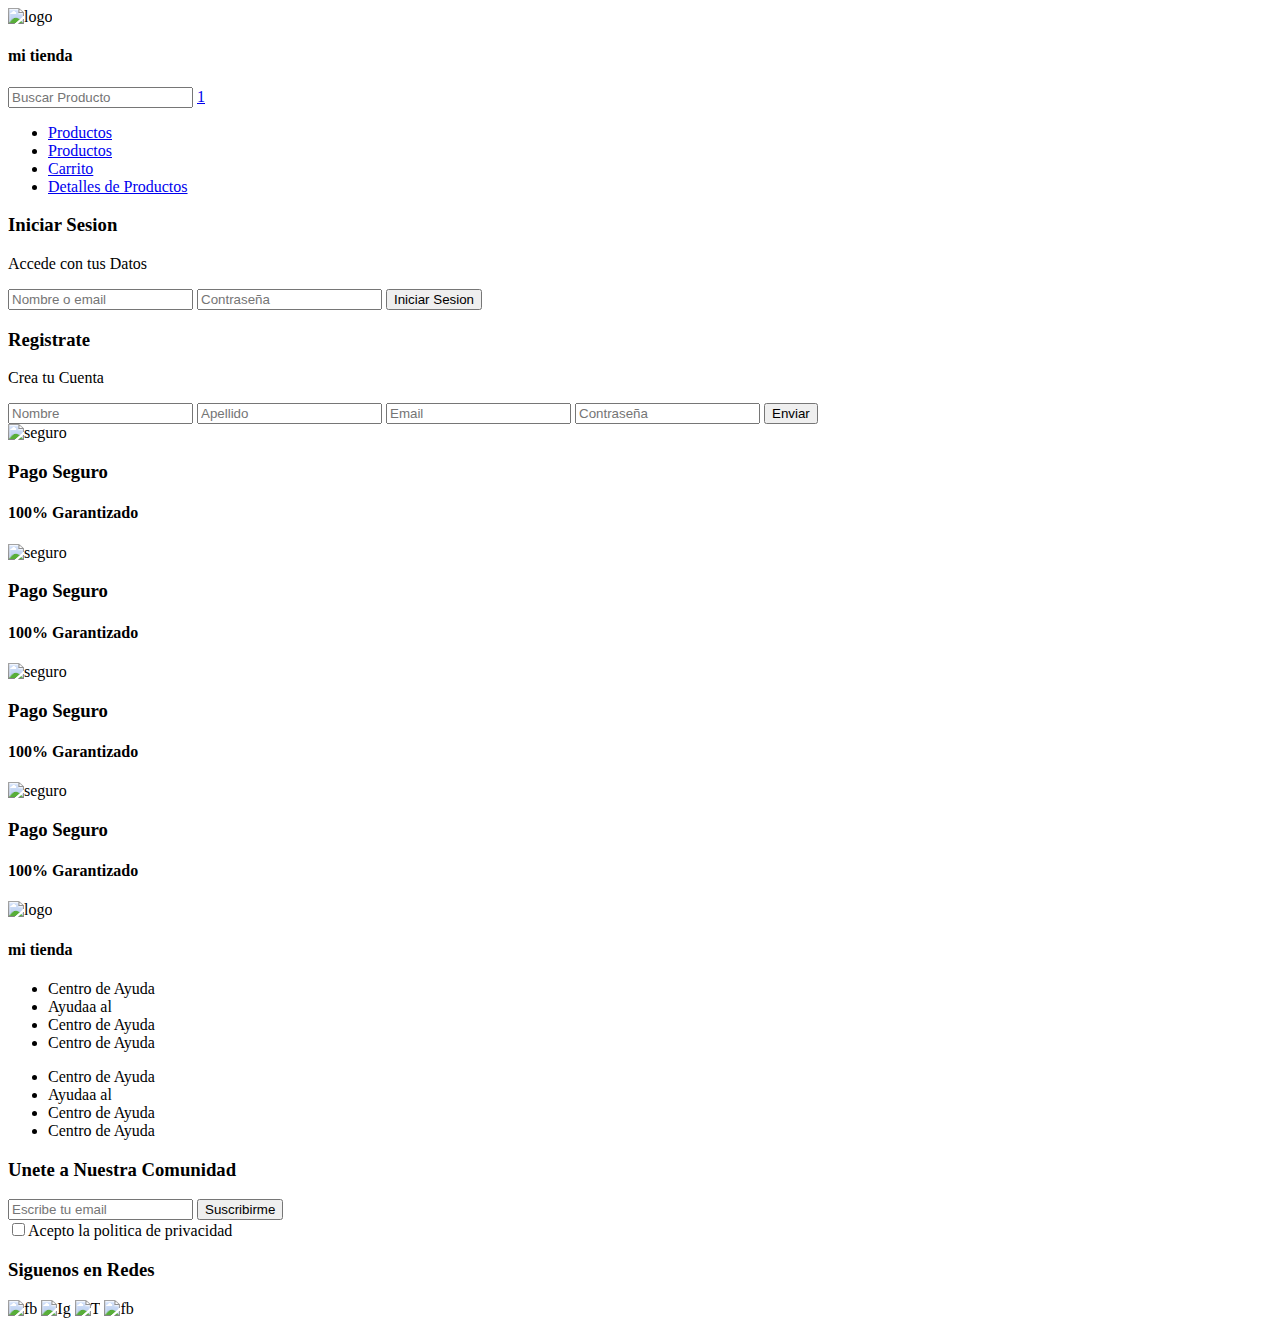
==== html/index.html @ 19b3b926 "2" ====
<!DOCTYPE html>
<html lang="en">
<head>
    <meta charset="UTF-8">
    <meta http-equiv="X-UA-Compatible" content="IE=edge">
    <meta name="viewport" content="width=device-width, initial-scale=1.0">
    <title>Ecomerce</title>
</head>
<body>
    <header>
        <img src="." alt="logo" width="50px" height="auto"/>
        <h4>mi tienda</h4>
        <input type="search" name="buscador" placeholder="Buscar Producto"/>
        <a href="carrito.html" name="carrito"><span>1</span></a>
    </header>
    <nav>
        <ul>
            <li><a href="index.html">Productos</a></li>
            <li><a href="productos.html">Productos</a></li>
            <li><a href="carrito.html">Carrito</a></li>
            <li><a href="detallesproductos.html">Detalles de Productos</a></li>


        </ul>
    </nav>
    <main>
        <div>
            <h3>Iniciar Sesion</h3>
            <p>Accede con tus Datos</p>
            <form>
                <input type="email" name="name" placeholder="Nombre o email"/>
                <input type="password" name="contraseña" placeholder="Contraseña"/>
                <button type="submit" name="enviar" value="enviar">Iniciar Sesion</button>
                
            </form>
        </div>
        <div>
            <h3>Registrate</h3>
            <p>Crea tu Cuenta</p>
            <form>
                <input type="text" name="name" placeholder="Nombre"/>
                <input type="text" name="apellido" placeholder="Apellido"/>
                <input type="email" name="email" placeholder="Email"/>
                <input type="password" name="contraseña" placeholder="Contraseña"/>
                <button type="submit" name="enviar" value="enviar"> Enviar</button>
                
            </form>
        </div>
    </main>
    <section>
        <div>
            <img src="." alt="seguro" width="50px" height="auto">
            <div>
                <h3>Pago Seguro</h3>
                <h4>100% Garantizado</h4>
            </div>
        </div>
        <div>
            <img src="." alt="seguro" width="50px" height="auto">
            <div>
                <h3>Pago Seguro</h3>
                <h4>100% Garantizado</h4>
            </div>
        </div>
        <div>
            <img src="." alt="seguro" width="50px" height="auto">
            <div>
                <h3>Pago Seguro</h3>
                <h4>100% Garantizado</h4>
            </div>
        </div>
        <div>
            <img src="." alt="seguro" width="50px" height="auto">
            <div>
                <h3>Pago Seguro</h3>
                <h4>100% Garantizado</h4>
            </div>
        </div>

    </section>
    <footer>
        <div>
            <img src="." alt="logo" width="50px" height="auto"/>
        <h4>mi tienda</h4>
        
        <div>
            <ul>
                <li> Centro de Ayuda</li>
                <li> Ayudaa al </li>
                <li> Centro de Ayuda</li>
                <li> Centro de Ayuda</li>
            </ul>
        </div>
            
        <div>
            <ul>
                <li> Centro de Ayuda</li>
                <li> Ayudaa al </li>
                <li> Centro de Ayuda</li>
                <li> Centro de Ayuda</li>
            </ul>
        </div>
            
        </div>
        <div>
            <h3>Unete a Nuestra Comunidad</h3>
            <form>
                <input type="email" name="email" placeholder="Escribe tu email"/>
                <button type="submit" name="enviar" value="enviar"> Suscribirme</button>
            </form>
            <label for="politica">
            <input type="checkbox" name="politica" id="politica"/>Acepto la politica de privacidad
        </label>

        <h3>Siguenos en Redes</h3>
        <img src="." alt="fb" width="50px" height="50px"/>
        <img src="." alt="Ig" width="50px" height="50px"/>
        <img src="." alt="T" width="50px" height="50px"/>
        <img src="." alt="fb" width="50px" height="50px"/>
        </div>
      
    </footer>
    
</body>
</html>
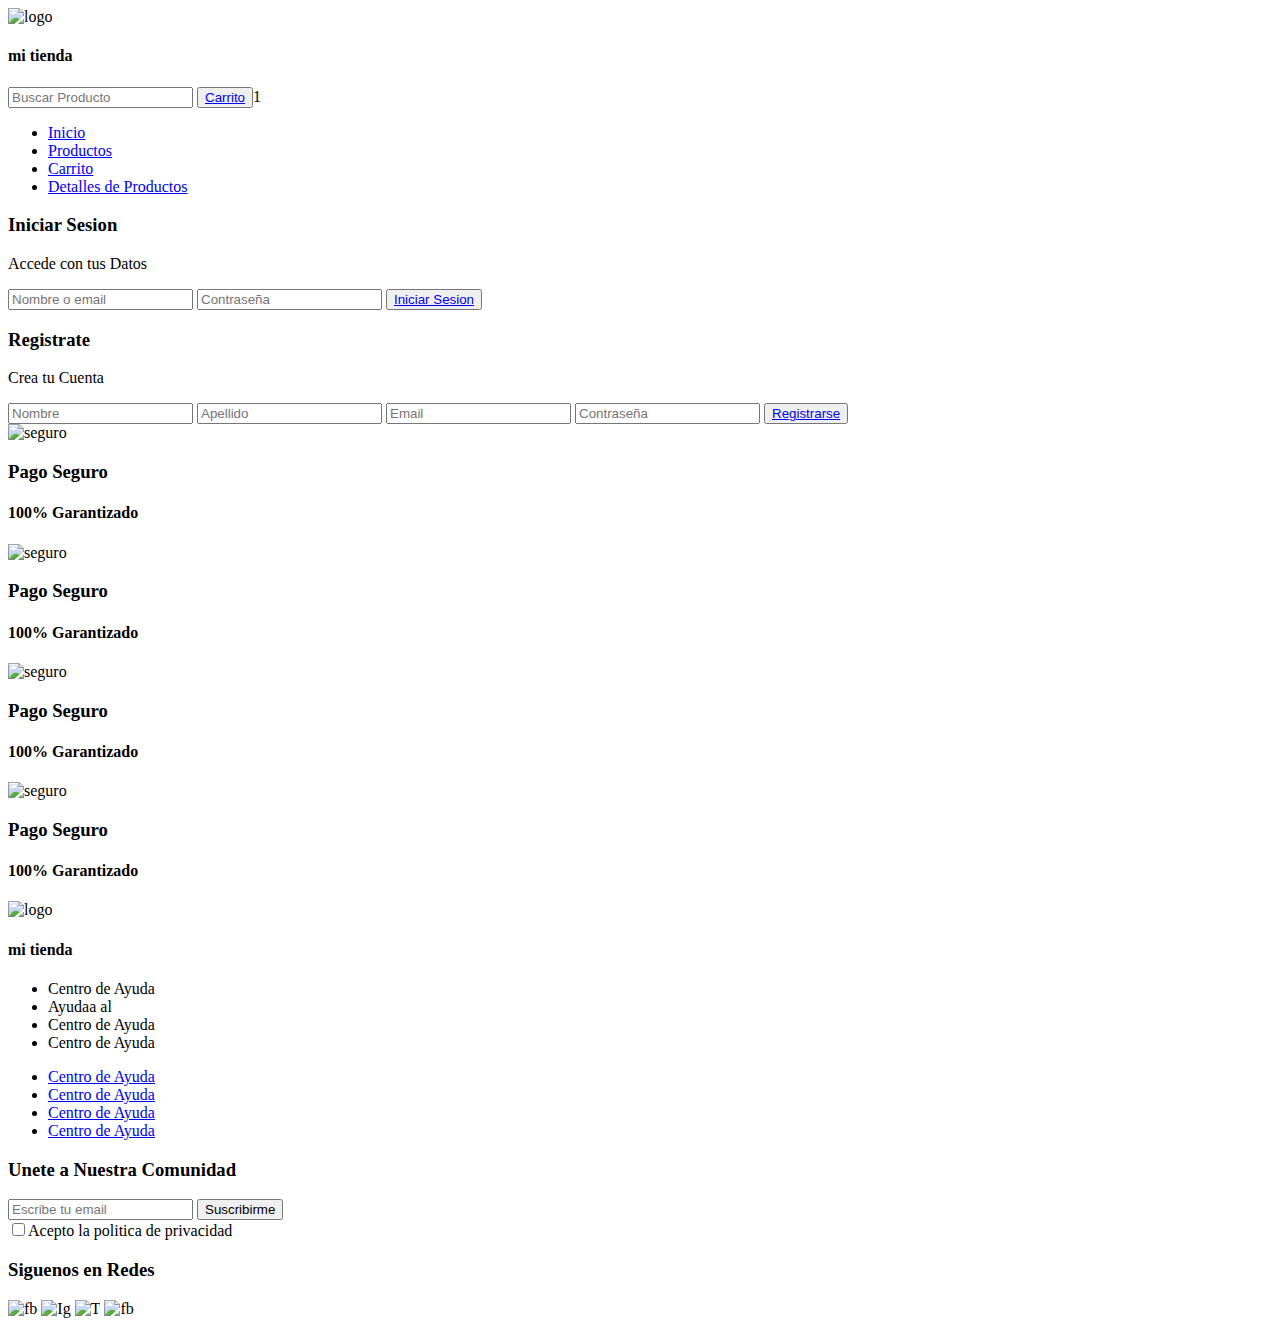
==== commit 8dec7e26: "cambios jueves30" ====
--- a/html/index.html
+++ b/html/index.html
@@ -4,18 +4,18 @@
     <meta charset="UTF-8">
     <meta http-equiv="X-UA-Compatible" content="IE=edge">
     <meta name="viewport" content="width=device-width, initial-scale=1.0">
-    <title>Ecomerce</title>
+    <title>Inicio</title>
 </head>
 <body>
     <header>
         <img src="." alt="logo" width="50px" height="auto"/>
         <h4>mi tienda</h4>
         <input type="search" name="buscador" placeholder="Buscar Producto"/>
-        <a href="carrito.html" name="carrito"><span>1</span></a>
+        <button type="submit" name="enviar"><a href="carrito.html" name="carrito">Carrito</a></button><span>1</span>
     </header>
     <nav>
         <ul>
-            <li><a href="index.html">Productos</a></li>
+            <li><a href="index.html">Inicio</a></li>
             <li><a href="productos.html">Productos</a></li>
             <li><a href="carrito.html">Carrito</a></li>
             <li><a href="detallesproductos.html">Detalles de Productos</a></li>
@@ -30,7 +30,7 @@
             <form>
                 <input type="email" name="name" placeholder="Nombre o email"/>
                 <input type="password" name="contraseña" placeholder="Contraseña"/>
-                <button type="submit" name="enviar" value="enviar">Iniciar Sesion</button>
+                <button type="submit" name="enviar"><a href="productos.html" name="productos">Iniciar Sesion</a></button>
                 
             </form>
         </div>
@@ -42,7 +42,7 @@
                 <input type="text" name="apellido" placeholder="Apellido"/>
                 <input type="email" name="email" placeholder="Email"/>
                 <input type="password" name="contraseña" placeholder="Contraseña"/>
-                <button type="submit" name="enviar" value="enviar"> Enviar</button>
+                <button type="submit" name="enviar"><a href="productos.html" name="productos">Registrarse</a></button>
                 
             </form>
         </div>
@@ -94,10 +94,11 @@
             
         <div>
             <ul>
-                <li> Centro de Ayuda</li>
-                <li> Ayudaa al </li>
-                <li> Centro de Ayuda</li>
-                <li> Centro de Ayuda</li>
+                <a href="Politica.html" name="politica"><li> Centro de Ayuda</a></li>
+                <a href="Politica.html" name="politica"><li> Centro de Ayuda</a></li>
+                <a href="Politica.html" name="politica"><li> Centro de Ayuda</a></li>
+                <a href="Politica.html" name="politica"><li> Centro de Ayuda</a></li>
+                
             </ul>
         </div>
             
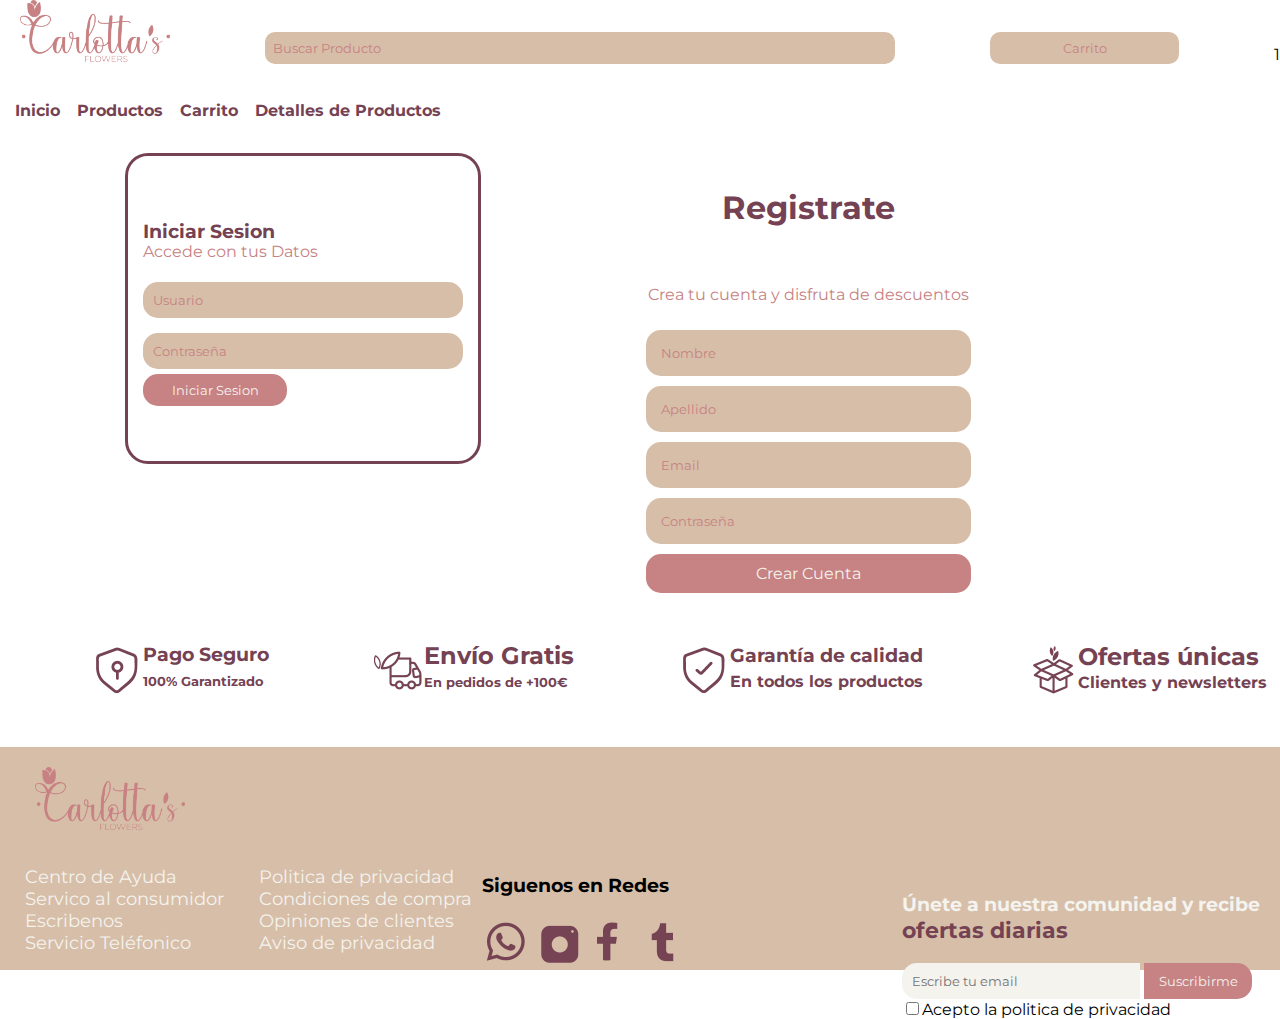
==== commit 828be10f: "avance en pag index" ====
--- a/html/index.html
+++ b/html/index.html
@@ -4,123 +4,133 @@
     <meta charset="UTF-8">
     <meta http-equiv="X-UA-Compatible" content="IE=edge">
     <meta name="viewport" content="width=device-width, initial-scale=1.0">
-    <title>Inicio</title>
+    <title>Carllotas flower</title>
+    <link rel="stylesheet" href="../css/index.css">
 </head>
-<body>
-    <header>
-        <img src="." alt="logo" width="50px" height="auto"/>
-        <h4>mi tienda</h4>
-        <input type="search" name="buscador" placeholder="Buscar Producto"/>
-        <button type="submit" name="enviar"><a href="carrito.html" name="carrito">Carrito</a></button><span>1</span>
+<body class="body">
+    <header class="header">
+        <img class="logotipo" src="../asses/images/Logoipopng.png" alt="logo" width="50px" height="auto"/>
+        <!--<h4>mi tienda</h4>-->
+        <input class="principal-btn" type="search" name="buscador" placeholder="Buscar Producto"/>
+        <button class="car-btn" type="submit" name="enviar"><a href="carrito.html"><span>Carrito</span></a></button><span>1</span>
     </header>
-    <nav>
-        <ul>
-            <li><a href="index.html">Inicio</a></li>
-            <li><a href="productos.html">Productos</a></li>
-            <li><a href="carrito.html">Carrito</a></li>
-            <li><a href="detallesproductos.html">Detalles de Productos</a></li>
+    <nav class="container">
+        <div class="nav">
+         
+            <h4><a href="index.html"><span>Inicio</span></a></h4>
+            <h4><a href="productos.html"><span>Productos</span></a></h4>
+            <h4><a href="carrito.html"><span>Carrito</span></a></h4>
+            <h4><a href="detallesproductos.html"><span>Detalles de Productos</span></a></h4>
+        </div>
 
-
-        </ul>
+        
     </nav>
     <main>
         <div>
-            <h3>Iniciar Sesion</h3>
-            <p>Accede con tus Datos</p>
-            <form>
-                <input type="email" name="name" placeholder="Nombre o email"/>
+           
+            <form  class="sesion" action="productos.html" method="get">
+                <h3><span>Iniciar Sesion</span></h3>
+                <p><span>Accede con tus Datos</span></p>
+                <input type="email" name="name" placeholder="Usuario"/>
                 <input type="password" name="contraseña" placeholder="Contraseña"/>
-                <button type="submit" name="enviar"><a href="productos.html" name="productos">Iniciar Sesion</a></button>
+                <button class="btn" type="submit" name="enviar"><a href="productos.html" name="productos"><span>Iniciar Sesion</span></a></button>
                 
             </form>
         </div>
         <div>
+            <form class="registro" action= "productos.html" method="get">
             <h3>Registrate</h3>
-            <p>Crea tu Cuenta</p>
-            <form>
+            <p>Crea tu cuenta y disfruta de descuentos</p>
                 <input type="text" name="name" placeholder="Nombre"/>
                 <input type="text" name="apellido" placeholder="Apellido"/>
                 <input type="email" name="email" placeholder="Email"/>
                 <input type="password" name="contraseña" placeholder="Contraseña"/>
-                <button type="submit" name="enviar"><a href="productos.html" name="productos">Registrarse</a></button>
+                <button type="submit" name="enviar"><a href="productos.html" name="productos"><span>Crear Cuenta</span></a></button>
+                
                 
             </form>
         </div>
     </main>
-    <section>
-        <div>
-            <img src="." alt="seguro" width="50px" height="auto">
+    <section class="metodos">
+        <div class="seguro">
+            <img src="../asses/icons/pagoseguro.png" alt="seguro" width="50px" height="auto">
             <div>
                 <h3>Pago Seguro</h3>
-                <h4>100% Garantizado</h4>
+                <h5>100% Garantizado</h5>
             </div>
         </div>
-        <div>
-            <img src="." alt="seguro" width="50px" height="auto">
+        <div class="envio">
+            <img src="../asses/icons/envio.png" alt="envio" width="50px" height="auto">
             <div>
-                <h3>Pago Seguro</h3>
-                <h4>100% Garantizado</h4>
+                <h2>Envío Gratis</h2>
+                <h5>En pedidos de +100€</h5>
             </div>
         </div>
-        <div>
-            <img src="." alt="seguro" width="50px" height="auto">
+        <div class="garantia">
+            <img src="../asses/icons/garantia.png" alt="garantia" width="50px" height="auto">
             <div>
-                <h3>Pago Seguro</h3>
-                <h4>100% Garantizado</h4>
+                <h3>Garantía de calidad</h3>
+                <h4>En todos los productos</h4>
             </div>
         </div>
-        <div>
-            <img src="." alt="seguro" width="50px" height="auto">
+        <div class="ofertas">
+            <img src="../asses/icons/ofertas.png" alt="ofertas" width="50px" height="auto">
             <div>
-                <h3>Pago Seguro</h3>
-                <h4>100% Garantizado</h4>
+                <h2>Ofertas únicas</h2>
+                <h4>Clientes y newsletters</h4>
             </div>
         </div>
 
     </section>
     <footer>
         <div>
-            <img src="." alt="logo" width="50px" height="auto"/>
-        <h4>mi tienda</h4>
+            <div class="imagen">
+            <img src="../asses/images/Logoipopng.png" alt="logo" width="150px" height="auto"/>
         
-        <div>
-            <ul>
-                <li> Centro de Ayuda</li>
-                <li> Ayudaa al </li>
-                <li> Centro de Ayuda</li>
-                <li> Centro de Ayuda</li>
-            </ul>
+        </div>
+
+        <div class="listas">
+        <div class="lista-1">
+            
+                <span> Centro de Ayuda</span>
+                <span> Servico al consumidor</span>
+                <span> Escribenos</span>
+                <span> Servicio Teléfonico</span>
+            
         </div>
             
-        <div>
-            <ul>
-                <a href="Politica.html" name="politica"><li> Centro de Ayuda</a></li>
-                <a href="Politica.html" name="politica"><li> Centro de Ayuda</a></li>
-                <a href="Politica.html" name="politica"><li> Centro de Ayuda</a></li>
-                <a href="Politica.html" name="politica"><li> Centro de Ayuda</a></li>
+        <div class="lista-2">
+            
+                <a href="Politica.html" name="politica"><span> Politica de privacidad</span></a>
+                <a href="Politica.html" name="politica"><span> Condiciones de compra</span></a>
+                <a href="Politica.html" name="politica"><span> Opiniones de clientes</span></a>
+                <a href="Politica.html" name="politica"><span> Aviso de privacidad</span></a>
                 
-            </ul>
+            </div>
         </div>
             
         </div>
         <div>
-            <h3>Unete a Nuestra Comunidad</h3>
-            <form>
+        <div clas="formulario" >
+            <form class="redes" class="" action="" method="get">
+                <h3>Únete a nuestra comunidad y recibe <br/>
+                    <span>ofertas diarias</span></h3>
+                    <div class="new">
                 <input type="email" name="email" placeholder="Escribe tu email"/>
                 <button type="submit" name="enviar" value="enviar"> Suscribirme</button>
-            </form>
+            </div>
             <label for="politica">
             <input type="checkbox" name="politica" id="politica"/>Acepto la politica de privacidad
-        </label>
-
+         </label>
+         </form>
+         </div>
         <h3>Siguenos en Redes</h3>
-        <img src="." alt="fb" width="50px" height="50px"/>
-        <img src="." alt="Ig" width="50px" height="50px"/>
-        <img src="." alt="T" width="50px" height="50px"/>
-        <img src="." alt="fb" width="50px" height="50px"/>
+        <img src="../asses/icons/whatsapp.png" alt="fb" width="50px" height="50px"/>
+        <img src="../asses/icons/insta.png" alt="Ig" width="50px" height="50px"/>
+        <img src="../asses/icons/face.png" alt="T" width="50px" height="50px"/>
+        <img src="../asses/icons/twitter.png" alt="fb" width="50px" height="50px"/>
         </div>
-      
     </footer>
-    
+</div>
 </body>
 </html>--- a/css/index.css
+++ b/css/index.css
@@ -0,0 +1,325 @@
+@import url('https://fonts.googleapis.com/css2?family=Montserrat:wght@300;500&display=swap');
+
+*{
+    font-family: 'Montserrat', sans-serif;
+}
+.body{
+    margin: 0px;
+    padding: 0px;
+    background-color: white;
+}
+.header{
+    padding: none;
+    margin-left: 20px;
+    display: flex;
+    flex-direction: row;
+    justify-content: space-between;
+    align-items: flex-end;
+
+
+}
+
+
+
+.principal-btn{
+    
+    padding: 8px;
+    width: 50%;
+    height: 60%;
+    border:none;
+    border-radius: 10px;
+    background-color: #d7bea8;
+    
+    cursor:pointer;
+    outline: none;
+}
+.principal-btn::placeholder{
+    color:#C78283;
+}
+.principal-btn:hover{
+    opacity: 0.75;
+}
+.car-btn{
+    padding: 8px;
+    background-color: #d7bea8;
+    border:none;
+    border-radius: 10px;
+    width: 15%;
+    height: 15%;
+    cursor: pointer;
+    
+    
+    
+}
+.car-btn span{
+    color:#C78283;
+    text-decoration: none;
+
+}
+.car-btn:hover{
+    opacity: 0.75;
+}
+.logotipo{
+    width: 150px;
+}
+.nav{
+    padding: 15px;
+    display: flex;
+    flex-direction: row;
+    
+}
+.nav span{
+    margin-right: 17px;
+    color: #744253;
+    justify-content: space-between;
+    gap: 20px;
+}
+
+
+.sesion{
+    padding: 15px;
+    margin-left: 10%;
+    width: 25%;
+    display: flex;
+    flex-direction: column;
+    gap: 15px;
+    float:left;
+    outline: 3px solid #744253;
+    border-radius: 20px;
+    
+}
+.sesion h3{
+    color: #744253;
+    position: relative;
+    top:30px;
+}
+.sesion p{
+    color: #C78283;
+    position: relative;
+    top:-20px;
+
+    
+    
+}
+.btn{
+    padding: 8px;
+    width: 45%;
+    background-color: #C78283;
+    border: none;
+    border-radius: 15px; 
+    position: relative;
+    top:-40px;
+    cursor: pointer;
+}
+.sesion input{
+    padding: 10px;
+    border: none;
+    border-radius: 15px;
+    outline: none;
+    background-color: #d7bea8;
+    position: relative;
+    top:-30px;
+   
+}
+.sesion input:hover{
+    outline: 0.5px solid #967d68;
+    box-shadow: 1px 1px 1px 1px #967d68;
+}
+
+.sesion input::placeholder{
+    color:#C78283;
+}
+.btn span{
+    color: #f4f3ee;
+    font-size:small;
+
+}
+.btn:hover{
+    background-color: #744253;
+    
+}
+
+.registro{
+    margin-right: 5%;
+    display: flex;
+    flex-direction: column;
+    align-items:center ;
+    position:relative;
+    right: 3%;
+    
+    gap: 10px;
+  
+}
+    
+.registro input{
+    padding: 15px;
+    width: 40%;
+    border: none;
+    border-radius: 15px;
+    outline: none;
+    background-color: #d7bea8;
+}
+.registro input:hover{
+    outline: 0.5px solid #967d68;
+    box-shadow: 1px 1px 1px 1px #967d68;
+}
+.registro input::placeholder{
+    color: #C78283;
+}
+.registro button{
+    padding: 10px;
+    width: 44%;
+    background-color: #C78283;
+    border: none;
+    border-radius: 15px;
+    cursor: pointer;
+   
+}
+.registro button:hover{
+    background-color: #744253;
+}
+.registro button span{
+    color:#f4f3ee;
+    font-size: larger;
+}
+.registro h3 {
+    
+    color:#744253;
+    font-size: xx-large;
+    
+}
+.registro p{
+    color:#C78283;
+}
+
+section{
+    width: 100%;
+    
+}
+.metodos{
+    
+    padding: 40px;
+    display: flex;
+    flex-direction:row;
+    justify-content: space-around;
+    color: #744253;
+}
+.seguro{
+    display: inline-flex;
+    align-items: center;
+    font-size:smalle;
+    line-height:5px;
+}
+.envio{
+    display: inline-flex;
+    align-items: center;
+    font-size:smalle;
+    line-height:5px;
+}
+
+.garantia{
+    display: inline-flex;
+    align-items: center;
+    font-size:smalle;
+    line-height:5px;
+}
+.ofertas{
+    display: inline-flex;
+    align-items: center;
+    font-size:smalle;
+    line-height:5px;
+}
+footer{
+    background-color: #d7bea8;
+   
+}
+.imagen{
+    margin-left: 15px;
+    padding: 20px;
+
+}
+.lista-1{
+    display: flex;
+    flex-direction: column;
+    padding: 10px;
+    margin-left: 15px;
+    color: #f4f3ee;
+    font-size: large;
+}
+
+.lista-2{
+    display: flex;
+    flex-direction: column;
+    padding: 10px;
+    margin-left: 15px;
+    font-size: large;
+    
+}
+a:link, a:visited, a:active{
+    text-decoration: none;
+}
+.lista-2 span{
+    color:#f4f3ee;
+}
+
+.listas{
+    display: flex;
+    align-items: center;
+    float:left;
+}
+
+.redes h3{
+    color:#f4f3ee;
+    justify-items: center;
+}
+
+.redes h3 span{
+    color: #744253;
+    font-size:larger;
+}
+
+.redes{
+    margin-right: 20px;
+    display: flex;
+    flex-direction: column;
+    justify-content:flex-start;
+    float:right;
+}
+
+.new input{
+    padding: 10px;
+    margin: 0;
+    width: 61%;
+    border:none;
+    border-bottom-left-radius: 15px;
+    border-top-left-radius: 15px;
+    background-color: #f4f3ee;
+}
+.new button{
+    margin: 0;
+    padding: 10px;
+    width: 30%;
+    border:none;
+    border-bottom-right-radius: 15px;
+    border-top-right-radius: 15px;
+    background-color: #C78283;
+    color:#f4f3ee
+}
+.formulario{
+  display: flex;
+  flex-direction: column;
+ 
+  
+}
+
+
+
+    
+
+
+
+    
+
+
+
+
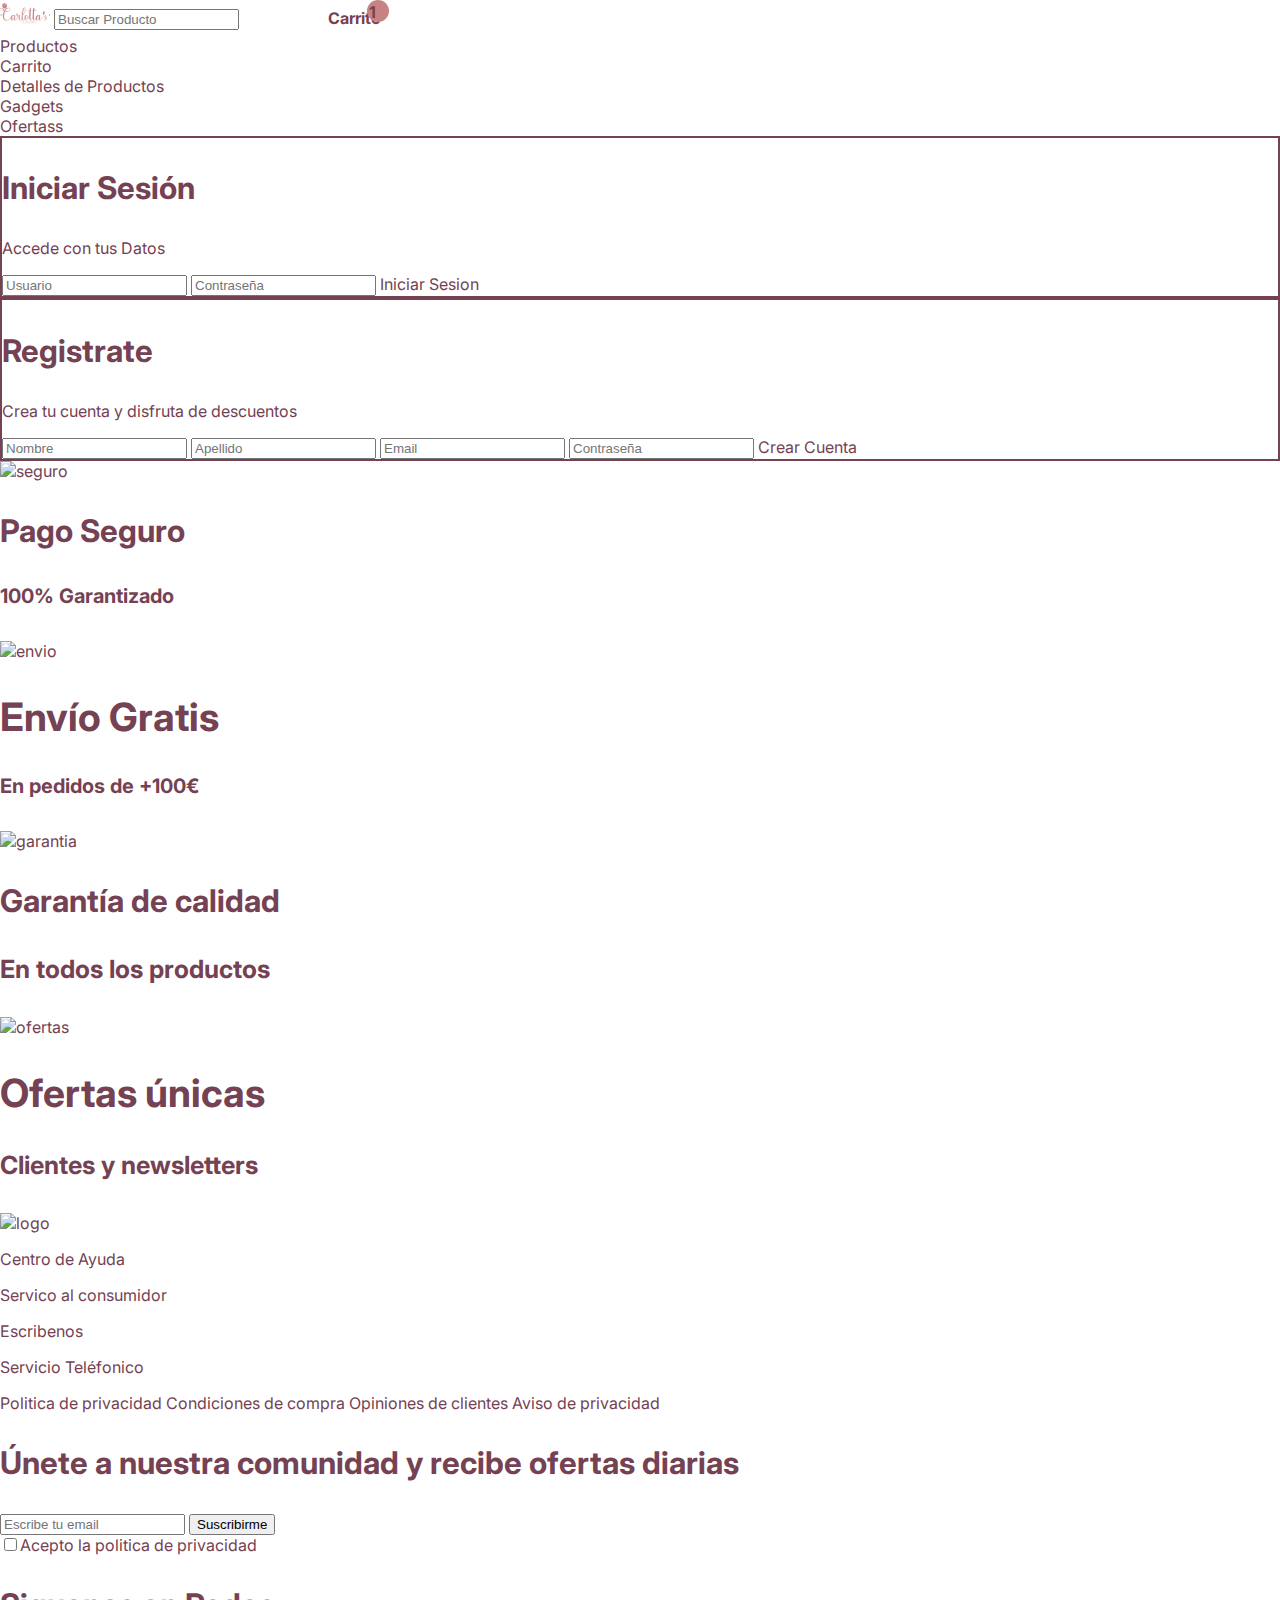
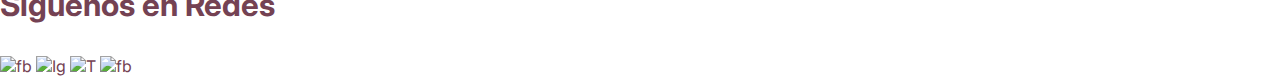
==== commit ad7814b0: "actualizacion de ecommerce" ====
--- a/html/index.html
+++ b/html/index.html
@@ -5,119 +5,92 @@
     <meta http-equiv="X-UA-Compatible" content="IE=edge">
     <meta name="viewport" content="width=device-width, initial-scale=1.0">
     <title>Carllotas flower</title>
-    <link rel="stylesheet" href="../css/index.css">
+    <link rel="stylesheet" href="../css/style.css">
+    <link rel="stylesheet" href="https://cdn.jsdelivr.net/npm/bootstrap-icons@1.10.4/font/bootstrap-icons.css">
+    <link rel="preconnect" href="https://fonts.googleapis.com">
+    <link rel="preconnect" href="https://fonts.gstatic.com" crossorigin>
+    <link href="https://fonts.googleapis.com/css2?family=Inter:wght@400;600&display=swap" rel="stylesheet">
 </head>
-<body class="body">
-    <header class="header">
-        <img class="logotipo" src="../asses/images/Logoipopng.png" alt="logo" width="50px" height="auto"/>
-        <!--<h4>mi tienda</h4>-->
-        <input class="principal-btn" type="search" name="buscador" placeholder="Buscar Producto"/>
-        <button class="car-btn" type="submit" name="enviar"><a href="carrito.html"><span>Carrito</span></a></button><span>1</span>
+<body>
+    <header>
+        <img src="../asses/images/Logoipopng.png" alt="logo" width="50px" height="auto"/>
+        <input type="search" name="buscador" placeholder="Buscar Producto"/>
+        <a class="btn" id="comprar" href="carrito.html"> <span>1</span>Carrito</a>
     </header>
-    <nav class="container">
-        <div class="nav">
-         
-            <h4><a href="index.html"><span>Inicio</span></a></h4>
-            <h4><a href="productos.html"><span>Productos</span></a></h4>
-            <h4><a href="carrito.html"><span>Carrito</span></a></h4>
-            <h4><a href="detallesproductos.html"><span>Detalles de Productos</span></a></h4>
+    <nav>
+        <div>
+         <ul>
+            <li><a href="productos.html">Productos</a></li>
+            <li><a href="carrito.html">Carrito</a></li>
+            <li><a href="detallesproductos.html">Detalles de Productos</a></li>
+            <li><a href="detallesproductos.html">Gadgets</a></li>
+            <li><a href="detallesproductos.html">Ofertass</a></li>
+         </ul>
         </div>
-
-        
     </nav>
     <main>
-        <div>
-           
-            <form  class="sesion" action="productos.html" method="get">
-                <h3><span>Iniciar Sesion</span></h3>
-                <p><span>Accede con tus Datos</span></p>
+        <div class="box">
+            <form>
+                <h3>Iniciar Sesión</h3>
+                <p>Accede con tus Datos</p>
                 <input type="email" name="name" placeholder="Usuario"/>
                 <input type="password" name="contraseña" placeholder="Contraseña"/>
-                <button class="btn" type="submit" name="enviar"><a href="productos.html" name="productos"><span>Iniciar Sesion</span></a></button>
+                <a href="productos.html" name="productos">Iniciar Sesion</a>
                 
             </form>
         </div>
-        <div>
-            <form class="registro" action= "productos.html" method="get">
+        <div class="box">
+            <form>
             <h3>Registrate</h3>
             <p>Crea tu cuenta y disfruta de descuentos</p>
                 <input type="text" name="name" placeholder="Nombre"/>
                 <input type="text" name="apellido" placeholder="Apellido"/>
                 <input type="email" name="email" placeholder="Email"/>
                 <input type="password" name="contraseña" placeholder="Contraseña"/>
-                <button type="submit" name="enviar"><a href="productos.html" name="productos"><span>Crear Cuenta</span></a></button>
-                
-                
+                <a href="productos.html" name="productos">Crear Cuenta</a>
             </form>
         </div>
     </main>
-    <section class="metodos">
-        <div class="seguro">
-            <img src="../asses/icons/pagoseguro.png" alt="seguro" width="50px" height="auto">
-            <div>
+    <section>
+            <img src="." alt="seguro" width="50px" height="auto">
                 <h3>Pago Seguro</h3>
                 <h5>100% Garantizado</h5>
-            </div>
-        </div>
-        <div class="envio">
-            <img src="../asses/icons/envio.png" alt="envio" width="50px" height="auto">
-            <div>
+        <div>
+            <img src="." alt="envio" width="50px" height="auto">
                 <h2>Envío Gratis</h2>
                 <h5>En pedidos de +100€</h5>
-            </div>
         </div>
-        <div class="garantia">
-            <img src="../asses/icons/garantia.png" alt="garantia" width="50px" height="auto">
-            <div>
+        <div>
+            <img src="." alt="garantia" width="50px" height="auto">
                 <h3>Garantía de calidad</h3>
                 <h4>En todos los productos</h4>
-            </div>
         </div>
-        <div class="ofertas">
-            <img src="../asses/icons/ofertas.png" alt="ofertas" width="50px" height="auto">
-            <div>
+        <div>
+            <img src="." alt="ofertas" width="50px" height="auto">
                 <h2>Ofertas únicas</h2>
                 <h4>Clientes y newsletters</h4>
-            </div>
         </div>
-
     </section>
     <footer>
         <div>
-            <div class="imagen">
-            <img src="../asses/images/Logoipopng.png" alt="logo" width="150px" height="auto"/>
-        
-        </div>
-
-        <div class="listas">
-        <div class="lista-1">
-            
-                <span> Centro de Ayuda</span>
-                <span> Servico al consumidor</span>
-                <span> Escribenos</span>
-                <span> Servicio Teléfonico</span>
-            
-        </div>
-            
-        <div class="lista-2">
-            
-                <a href="Politica.html" name="politica"><span> Politica de privacidad</span></a>
-                <a href="Politica.html" name="politica"><span> Condiciones de compra</span></a>
-                <a href="Politica.html" name="politica"><span> Opiniones de clientes</span></a>
-                <a href="Politica.html" name="politica"><span> Aviso de privacidad</span></a>
-                
-            </div>
-        </div>
-            
+            <img src="." alt="logo" width="150px" height="auto"/>
+                <p> Centro de Ayuda</p>
+                <p> Servico al consumidor</p>
+                <p> Escribenos</p>
+                <p> Servicio Teléfonico</p>
         </div>
         <div>
-        <div clas="formulario" >
-            <form class="redes" class="" action="" method="get">
-                <h3>Únete a nuestra comunidad y recibe <br/>
-                    <span>ofertas diarias</span></h3>
-                    <div class="new">
-                <input type="email" name="email" placeholder="Escribe tu email"/>
-                <button type="submit" name="enviar" value="enviar"> Suscribirme</button>
+                <a href="Politica.html" name="politica"> Politica de privacidad</a>
+                <a href="Politica.html" name="politica"> Condiciones de compra</a>
+                <a href="Politica.html" name="politica"> Opiniones de clientes</a>
+                <a href="Politica.html" name="politica"> Aviso de privacidad</a>
+            </div>
+            <form>
+                <h3>Únete a nuestra comunidad y recibe
+                    ofertas diarias</h3>
+                    <div>
+                <input name="email" placeholder="Escribe tu email"/>
+                <button name="enviar" value="enviar"> Suscribirme</button>
             </div>
             <label for="politica">
             <input type="checkbox" name="politica" id="politica"/>Acepto la politica de privacidad
--- a/css/style.css
+++ b/css/style.css
@@ -0,0 +1,90 @@
+body,a{
+    margin: 0px;
+    color:#744253;
+    font-family: 'Inter', sans-serif;
+    font-size: 16px;
+    text-decoration: none;
+}
+/*tipografias*/
+h1, .h1 {
+    margin-top: 0;
+    font-size: 3.052rem;
+  }
+  h2, .h2 {font-size: 2.441rem;}
+  h3, .h3 {font-size: 1.953rem;}
+  h4, .h4 {font-size: 1.563rem;}
+  h5, .h5 {font-size: 1.25rem;}
+  small, .text_small {font-size: 0.8rem;
+}
+/*btn*/
+.btn{
+    padding: 8px;
+    position: relative;
+    display: inline-block;
+    left:6%;
+    text-decoration: none;
+    font-weight: bold;
+}
+.main-color{
+    color: #c78283;
+}
+#comprar{
+    padding: 8px;
+    position: relative;
+    display: inline-block;
+    text-decoration: none;  
+}
+/*cards*/
+.rating{
+    color: #cacaca;
+}
+
+.info {
+    padding: 2px;
+}
+.info h3,
+.info p,
+.info .btn,
+.info .rating{
+    margin-bottom: 4px;
+}
+.bi{
+    margin-right: 4px
+
+}
+span{
+    position: absolute;
+    padding: 2px;
+    width: 18px;
+    height: 18px;
+    background-color:#c78283;
+    border-radius: 50px;
+    top:0;
+    right:0;
+}
+/*box*/
+.box{
+    border:2px solid #744253;
+}
+/* Alinear tipo wrap*/
+.container{
+    max-width: 1120px;
+    margin: 0 auto;
+}
+nav ul{
+    margin: 0;
+    padding: 0;
+    list-style: none;
+}
+#navegador ul li{
+    display: inline-block;
+}
+#navegador .col-izq,
+#navegador .col-der{
+    display: inline-block;
+   width: 49%; 
+}
+#navegador .col-der{
+    text-align:right;
+}
+
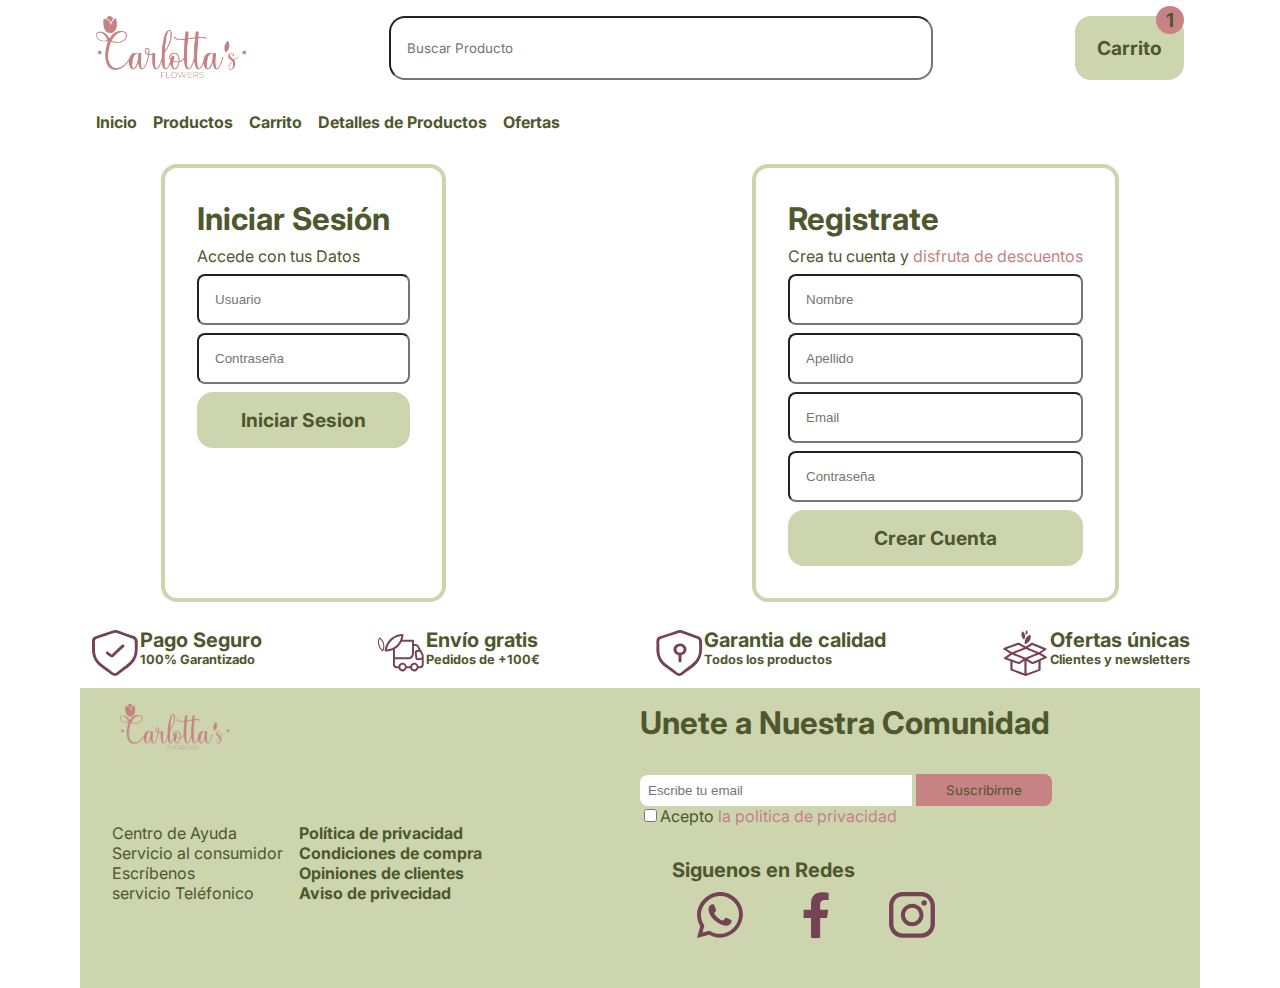
==== commit 60a66ccc: "ultimas clases de css" ====
--- a/html/index.html
+++ b/html/index.html
@@ -9,101 +9,132 @@
     <link rel="stylesheet" href="https://cdn.jsdelivr.net/npm/bootstrap-icons@1.10.4/font/bootstrap-icons.css">
     <link rel="preconnect" href="https://fonts.googleapis.com">
     <link rel="preconnect" href="https://fonts.gstatic.com" crossorigin>
-    <link href="https://fonts.googleapis.com/css2?family=Inter:wght@400;600&display=swap" rel="stylesheet">
+    <link href="https://fonts.googleapis.com/css2?family=Inter:wght@400;600&display=swap" rel="stylesheet"> 
 </head>
 <body>
-    <header>
+    <header class="container cabeza">
+        <img src="../asses/images/Logoipopng.png" alt="logo"/>
+        <input type="search" name="buscador" placeholder="Buscar Producto"/>
+        <a class="btn" id="comprar" href="carrito.html" name="carrito">Carrito<span>1</span></a>
+</header>
+<nav class="container" id="navegador">
+    <div class="col-izq">
+    <ul>
+        <li><a href="../html/index.html">Inicio</a></li>
+        <li><a href="../html/productos.html">Productos</a></li>
+        <li><a href="../html/carrito.html">Carrito</a></li>
+        <li><a href="../html/detallesproductos.html">Detalles de Productos</a></li>
+        <li><a href="../html/productos.html">Ofertas</a></li>
+    </ul>
+    </div>
+    </nav>
+<main>
+    <div class="principio">
+    <div class="box">
+        <div class="login">
+    <form>
+        <h3>Iniciar Sesión</h3>
+        <p>Accede con tus Datos</p>
+        <input type="email" name="name" placeholder="Usuario"/>
+        <input type="password" name="contraseña" placeholder="Contraseña"/>
+        <a  class="btn" href="productos.html" name="productos">Iniciar Sesion</a>
+    </form>
+</div>
+    </div>
+    <div class="fianl">
+    <div class="box">
+        <div class="registra">
+    <form>
+        <h3>Registrate</h3>
+        <p>Crea tu cuenta y <span>disfruta de descuentos</span></p>
+        <input type="text" name="name" placeholder="Nombre"/>
+        <input type="text" name="apellido" placeholder="Apellido"/>
+        <input type="email" name="email" placeholder="Email"/>
+        <input type="password" name="contraseña" placeholder="Contraseña"/>
+        <a class="btn" href="productos.html" name="productos">Crear Cuenta</a>
+    </form>
+</div>
+    </div>
+</div>
+</div>
+</main>
+<section class="container beneficios">
+    <div class="beneficios1">
+        <img src="../asses/icons/pagoseguro.svg" alt="seguro" width="50px" height="auto">
+    <div>
+        <h4 class="h5">Pago Seguro</h3>
+        <h5 class="text_small">100% Garantizado</h5>
+    </div>
+    </div>
+    <div class="beneficios2">
+        <img src="../asses/icons/envio.svg" alt="seguro" width="50px" height="auto">
+    <div>
+        <h4 class="h5">Envío gratis</h4>
+        <h5 class="text_small" >Pedidos de +100€</h5>
+    </div>
+    </div>
+    <div class="beneficios3">
+        <img src="../asses/icons/garantia.svg" alt="seguro" width="50px" height="auto">
+    <div>
+        <h4 class="h5">Garantia de calidad</h4>
+        <h5 class="text_small" >Todos los productos</h5>
+    </div>
+    </div>
+    <div class="beneficios4">
+        <img src="../asses/icons/ofertas.svg" alt="seguro" width="50px" height="auto">
+    <div>
+        <h4 class="h5">Ofertas únicas</h4>
+        <h5 class="text_small">Clientes y newsletters</h5>
+    </div>
+    </div>
+</section>
+<footer class="container">
+    <div class="pie">
+    <div class="logofoot">
         <img src="../asses/images/Logoipopng.png" alt="logo" width="50px" height="auto"/>
-        <input type="search" name="buscador" placeholder="Buscar Producto"/>
-        <a class="btn" id="comprar" href="carrito.html"> <span>1</span>Carrito</a>
-    </header>
-    <nav>
-        <div>
-         <ul>
-            <li><a href="productos.html">Productos</a></li>
-            <li><a href="carrito.html">Carrito</a></li>
-            <li><a href="detallesproductos.html">Detalles de Productos</a></li>
-            <li><a href="detallesproductos.html">Gadgets</a></li>
-            <li><a href="detallesproductos.html">Ofertass</a></li>
-         </ul>
-        </div>
-    </nav>
-    <main>
-        <div class="box">
-            <form>
-                <h3>Iniciar Sesión</h3>
-                <p>Accede con tus Datos</p>
-                <input type="email" name="name" placeholder="Usuario"/>
-                <input type="password" name="contraseña" placeholder="Contraseña"/>
-                <a href="productos.html" name="productos">Iniciar Sesion</a>
-                
-            </form>
-        </div>
-        <div class="box">
-            <form>
-            <h3>Registrate</h3>
-            <p>Crea tu cuenta y disfruta de descuentos</p>
-                <input type="text" name="name" placeholder="Nombre"/>
-                <input type="text" name="apellido" placeholder="Apellido"/>
-                <input type="email" name="email" placeholder="Email"/>
-                <input type="password" name="contraseña" placeholder="Contraseña"/>
-                <a href="productos.html" name="productos">Crear Cuenta</a>
-            </form>
-        </div>
-    </main>
-    <section>
-            <img src="." alt="seguro" width="50px" height="auto">
-                <h3>Pago Seguro</h3>
-                <h5>100% Garantizado</h5>
-        <div>
-            <img src="." alt="envio" width="50px" height="auto">
-                <h2>Envío Gratis</h2>
-                <h5>En pedidos de +100€</h5>
-        </div>
-        <div>
-            <img src="." alt="garantia" width="50px" height="auto">
-                <h3>Garantía de calidad</h3>
-                <h4>En todos los productos</h4>
-        </div>
-        <div>
-            <img src="." alt="ofertas" width="50px" height="auto">
-                <h2>Ofertas únicas</h2>
-                <h4>Clientes y newsletters</h4>
-        </div>
-    </section>
-    <footer>
-        <div>
-            <img src="." alt="logo" width="150px" height="auto"/>
-                <p> Centro de Ayuda</p>
-                <p> Servico al consumidor</p>
-                <p> Escribenos</p>
-                <p> Servicio Teléfonico</p>
-        </div>
-        <div>
-                <a href="Politica.html" name="politica"> Politica de privacidad</a>
-                <a href="Politica.html" name="politica"> Condiciones de compra</a>
-                <a href="Politica.html" name="politica"> Opiniones de clientes</a>
-                <a href="Politica.html" name="politica"> Aviso de privacidad</a>
-            </div>
-            <form>
-                <h3>Únete a nuestra comunidad y recibe
-                    ofertas diarias</h3>
-                    <div>
-                <input name="email" placeholder="Escribe tu email"/>
-                <button name="enviar" value="enviar"> Suscribirme</button>
-            </div>
-            <label for="politica">
-            <input type="checkbox" name="politica" id="politica"/>Acepto la politica de privacidad
-         </label>
-         </form>
-         </div>
-        <h3>Siguenos en Redes</h3>
-        <img src="../asses/icons/whatsapp.png" alt="fb" width="50px" height="50px"/>
-        <img src="../asses/icons/insta.png" alt="Ig" width="50px" height="50px"/>
-        <img src="../asses/icons/face.png" alt="T" width="50px" height="50px"/>
-        <img src="../asses/icons/twitter.png" alt="fb" width="50px" height="50px"/>
-        </div>
-    </footer>
+    <div class="columna1fot">
+    <div class="col-izqui">
+        <ul class="menu">
+            <li> Centro de Ayuda</li>
+            <li> Servicio al consumidor </li>
+            <li> Escríbenos</li>
+            <li> servicio Teléfonico</li>
+        </ul>
+    </div>
+    <div class="col-dere">
+        <ul class="menu">
+            <li><a href="../html/Politica.html" name="politica">Política de privacidad</a></li>
+            <li><a href="../html/Politica.html" name="politica">Condiciones de compra</a></li>
+            <li><a href="../html/detallesproductos.html" name="politica">Opiniones de clientes</a></li>
+            <li><a href="../html/Politica.html" name="politica">Aviso de privecidad</a></li>
+        </ul>
+    </div>
+    </div>
 </div>
+</div>
+    <div class="columna2fot">
+        <div class="comunidad">
+        <h3>Unete a Nuestra Comunidad</h3>
+        <div class="suscribe">
+    <form>
+        <input  class="news" type="email" name="email" placeholder="Escribe tu email"/>
+        <button type="submit" name="enviar" value="enviar"> Suscribirme</button>
+    </form>
+        <label for="politica">
+            <input type="checkbox" name="politica" id="politica"/>Acepto <span>la politica de privacidad</span>
+        </label>
+    </div>
+    </div>
+        <div class="redes">
+    <h3 class="h5">Siguenos en Redes</h3>
+    <div class="iconos">
+        <img src="../asses/icons/whatsapp.svg" alt="whatsapp" width="50px" height="50px"/>
+        <img src="../asses/icons/face.svg" alt="facebook" width="50px" height="50px"/>
+        <img src="../asses/icons/instagram.svg" alt="instagram" width="50px" height="50px"/>
+    </div>
+    </div>
+    </div>
+</div>
+</footer>
 </body>
 </html>--- a/css/style.css
+++ b/css/style.css
@@ -1,90 +1,401 @@
-body,a{
+:root{
+    --hue: 73.85deg;
+    --principal: hsl(var(--hue) 31.71% 75.88%);
+    --negro: hsl(var(--hue) 31.71% 26%);
+}
+
+* {
+    box-sizing:border-box
+}
+
+body{
     margin: 0px;
-    color:#744253;
+    color: var(--negro);
     font-family: 'Inter', sans-serif;
     font-size: 16px;
     text-decoration: none;
 }
+
+/*helpers*/
+img{
+    max-width: 100%;
+}
+
+.container{
+    max-width: 1120px;
+    margin: 0 auto;
+}
+
 /*tipografias*/
 h1, .h1 {
     margin-top: 0;
-    font-size: 3.052rem;
-  }
-  h2, .h2 {font-size: 2.441rem;}
-  h3, .h3 {font-size: 1.953rem;}
-  h4, .h4 {font-size: 1.563rem;}
-  h5, .h5 {font-size: 1.25rem;}
-  small, .text_small {font-size: 0.8rem;
-}
-/*btn*/
-.btn{
-    padding: 8px;
-    position: relative;
-    display: inline-block;
-    left:6%;
+    font-size: 3.052rem;}
+    h2, .h2 {font-size: 2.441rem;}
+    h3, .h3 {font-size: 1.953rem;}
+    h4, .h4 {font-size: 1.563rem;}
+    h5, .h5 {font-size: 1.25rem;}
+    small, .text_small {font-size: 0.8rem;
+}
+
+a{
+    color: var(--negro);
     text-decoration: none;
     font-weight: bold;
 }
-.main-color{
-    color: #c78283;
-}
+
+/*header*/
+
+.cabeza{
+    padding: 16px;
+    display: flex;
+    align-content: space-between;
+    justify-content:space-between;
+}
+
+.cabeza input{
+    width: 50%;
+    padding: 16px;
+    border-radius: 16px;
+    font-family:'Inter', sans-serif;
+}
+
+.cabeza #comprar{
+    width: 10%;
+    align-content: center;
+    justify-items: center;
+}
+
 #comprar{
     padding: 8px;
     position: relative;
     display: inline-block;
     text-decoration: none;  
 }
+
+.cabeza img{
+    width: 150px;
+}
+
+/*login y registro*/
+
+.principio{
+    display:flex;
+    justify-content:space-around;
+    margin:0;
+    padding: 16px;
+    gap: 16px;
+}
+
+main .login{
+    width: 100%;
+}
+
+.login form{
+    padding: 32px;
+    display: flex;
+    flex-direction: column;
+    gap: 8px;
+}
+
+.login form p{
+    margin: 0;
+}
+
+.login input{
+    padding: 16px;
+    border-radius: 8px;
+}
+
+.registra form{
+    padding: 32px;
+    display: flex;
+    flex-direction: column;
+    gap: 8px;
+}
+
+.registra form p{
+    margin:0;
+}
+
+.registra form input{
+padding: 16px;
+border-radius: 8px;
+}
+
+/*botones*/
+.btn{
+    padding: 16px 24px;
+    display: inline-block;
+    text-decoration: none;
+    background-color: var(--principal);
+    border-radius: 16px;
+    border: none;
+    font-family:'Inter', sans-serif;
+    font-weight:bold;
+    font-size: larger;
+    text-align: center;
+}
+
+.btn-secundario{
+    font-size: larger;
+    background-color: #c78283;
+}
+/* main*/
+.main-color{
+    color: var(--principal);
+}
+
+main h1,
+main h3{
+    margin: 0;
+}
+
+.vermas{
+    padding: 16px;
+    display: flex;
+    justify-content: space-between;
+    align-items: center;
+}
+
 /*cards*/
+
+.card{
+    border: 4px solid var(--principal);
+    border-radius: 16px;
+    overflow: hidden;
+    display: flex;
+    flex-direction: column;
+    gap: 8px;
+}
+
+.info-card{
+    margin: 16px;
+    display: flex;
+    flex-direction: column;
+    gap: 8px;
+}
+
+.producto-titulo{
+    display:flex;
+    justify-content: space-between;
+    align-items: center;
+}
+
+.card-actions{
+    display:flex;
+    gap:16px;
+}
+.card-actions .anadir{
+    width: 85%;
+}
+
+.card-actions .btn-secundario{
+    width: 25%;
+}
+
 .rating{
     color: #cacaca;
 }
 
-.info {
-    padding: 2px;
-}
+.Franja-card{
+    display: flex;
+    gap: 8px;
+}
+
+.producto-titulo h3{
+    margin: 0;
+}
+
+.producto-titulo p{
+    font-size: large;
+}
+
 .info h3,
 .info p,
 .info .btn,
 .info .rating{
     margin-bottom: 4px;
 }
+
 .bi{
     margin-right: 4px
-
-}
-span{
+}
+
+#comprar span{
     position: absolute;
     padding: 2px;
-    width: 18px;
-    height: 18px;
+    width: 28px;
+    height: 28px;
+    color: var(--negro);
     background-color:#c78283;
     border-radius: 50px;
-    top:0;
+    top:-10px;
     right:0;
-}
+    text-align: center;
+}
+
+span{
+    color: #c78283;
+}
+
 /*box*/
 .box{
-    border:2px solid #744253;
-}
+    border:4px solid var(--principal);
+    border-radius: 16px;
+}
+
 /* Alinear tipo wrap*/
-.container{
-    max-width: 1120px;
-    margin: 0 auto;
-}
-nav ul{
+ul{
     margin: 0;
     padding: 0;
     list-style: none;
 }
-#navegador ul li{
-    display: inline-block;
-}
+
+#navegador{
+    padding: 16px;
+    display: flex;
+    flex-direction: row;
+    justify-content: space-between;
+}
+
 #navegador .col-izq,
-#navegador .col-der{
-    display: inline-block;
-   width: 49%; 
-}
-#navegador .col-der{
-    text-align:right;
-}
-
+#navegador ul,
+#navegador li{
+    display: flex;
+    gap: 16px;
+}
+
+/* section de baneficios*/
+.beneficios{
+    display: flex;
+    flex-direction: row;
+    align-content:space-between;
+    justify-content: space-between;
+    padding: 10px;
+    gap: 8px;
+}
+
+section .container,
+section .beneficios{
+    width: 100%;
+}
+
+.beneficios1, .beneficios2, .beneficios3, .beneficios4{
+    display: flex;
+}
+
+.beneficios h4,
+.beneficios h5{
+    margin: 0;
+}
+
+/* section testimonios*/
+.testimonios{
+    display: flex;
+    padding: 24px ;
+}
+
+.testimonios h4{
+    width: 70%;
+}
+
+.cliente{
+    border: 4px solid var(--principal);
+    border-radius: 8px;
+    padding: 8px;
+    display:flex;
+    flex-direction: column;
+    align-items: center;
+}
+
+/*footer*/
+footer{
+    margin: none;
+    padding: 16px;
+    display: flex;
+    justify-content: space-between;
+    background-color: var(--principal);
+}
+
+footer img{
+    width: 20%;
+    margin-left: 24px;
+}
+
+footer .pie,
+footer .columna2fot{
+    width: 50%;
+
+}
+
+.logofoot{
+    display: flex;
+    flex-direction: column;
+    gap:56px
+}
+
+.columna1fot{
+    display: flex;
+    padding: 16px;
+    gap: 16px;
+    align-items: center;
+}
+
+.columna2fot{
+    display: flex;
+    flex-direction: column;
+}
+
+.columna2fot h3{
+    margin: 0;
+}
+
+.comunidad{
+    display: flex;
+    flex-direction: column;
+    gap: 32px;
+}
+.suscribe{
+    padding: 0;
+    margin: 0;
+    justify-content: center;
+}
+
+.suscribe .news{
+    padding: 8px;
+    border: none;
+    border-top-left-radius: 8px;
+    border-bottom-left-radius: 8px;
+    width: 50%;
+}
+
+.suscribe button{
+    padding: 8px;
+    border-top-right-radius: 8px;
+    border-bottom-right-radius: 8px;
+    width: 25%;
+    background-color: #c78283;
+    color: var(--negro);
+    font-family:'Inter', sans-serif;
+    border:none;
+}
+
+.redes{
+    padding: 32px;
+    display: flex;
+    flex-direction: column;
+    justify-content: center;
+    align-content: center;
+    gap: 8px;
+}
+
+.iconos{
+    margin: 0;
+    display:flex;
+    
+}
+
+.iconos img{
+    margin:0
+}
+
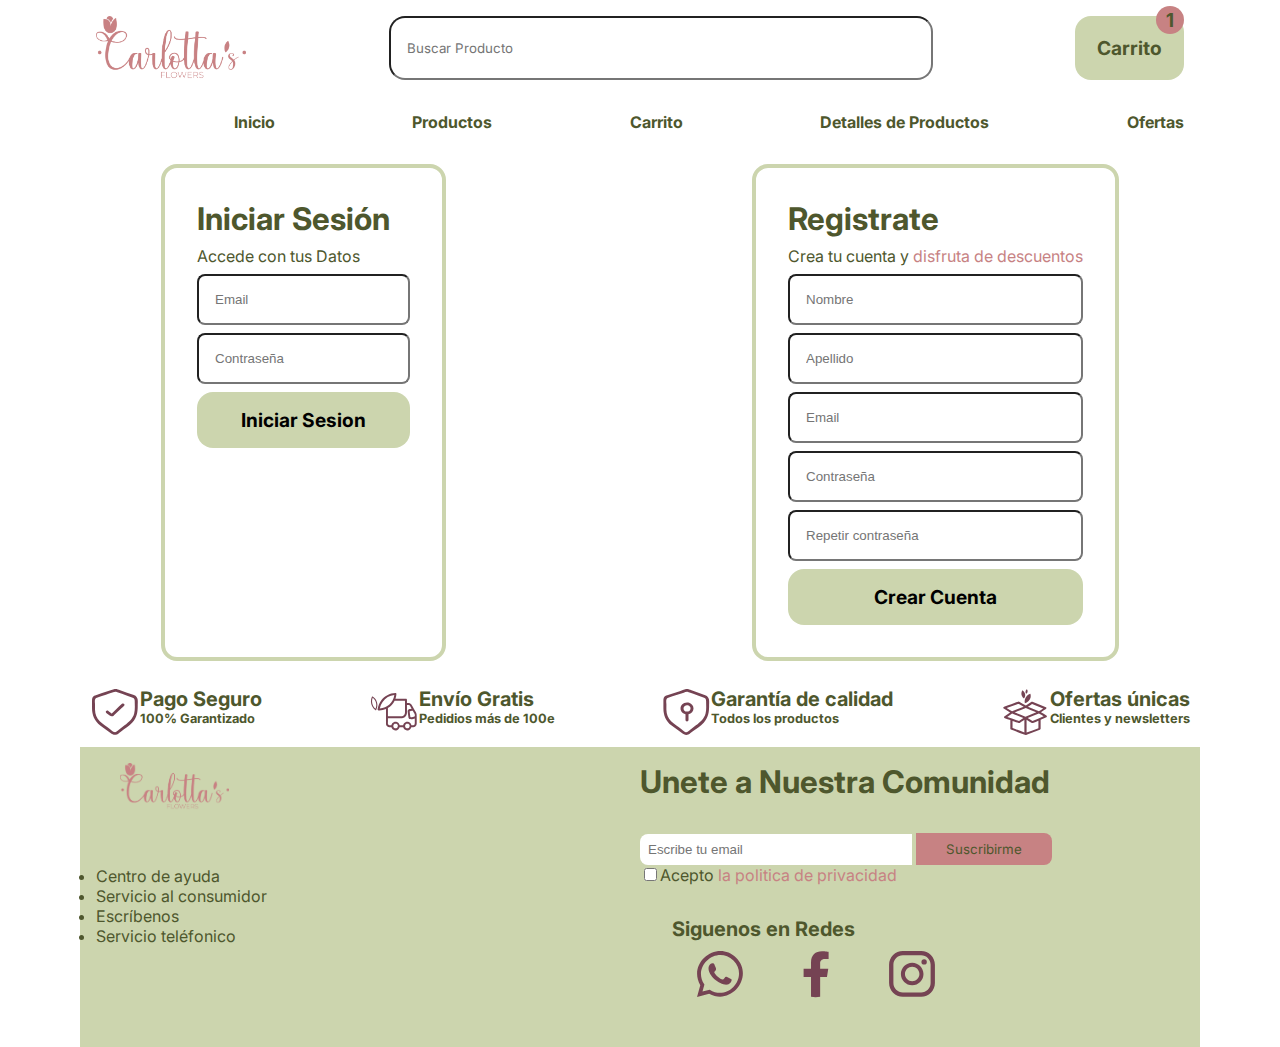
==== commit ccdf6f6d: "inicio" ====
--- a/html/index.html
+++ b/html/index.html
@@ -11,14 +11,17 @@
     <link rel="preconnect" href="https://fonts.gstatic.com" crossorigin>
     <link href="https://fonts.googleapis.com/css2?family=Inter:wght@400;600&display=swap" rel="stylesheet"> 
 </head>
-<body>
+<body onload="inicializar()">
+
     <header class="container cabeza">
         <img src="../asses/images/Logoipopng.png" alt="logo"/>
         <input type="search" name="buscador" placeholder="Buscar Producto"/>
         <a class="btn" id="comprar" href="carrito.html" name="carrito">Carrito<span>1</span></a>
 </header>
-<nav class="container" id="navegador">
-    <div class="col-izq">
+<div id="inicio">
+    <nav class="container" id="navegador">
+
+    <!--<div class="col-izq">
     <ul>
         <li><a href="../html/index.html">Inicio</a></li>
         <li><a href="../html/productos.html">Productos</a></li>
@@ -26,40 +29,53 @@
         <li><a href="../html/detallesproductos.html">Detalles de Productos</a></li>
         <li><a href="../html/productos.html">Ofertas</a></li>
     </ul>
-    </div>
-    </nav>
+    </div>-->
+    </nav> 
+</div>
 <main>
+
     <div class="principio">
+
     <div class="box">
         <div class="login">
-    <form>
+    <div id="form1">
         <h3>Iniciar Sesión</h3>
         <p>Accede con tus Datos</p>
-        <input type="email" name="name" placeholder="Usuario"/>
-        <input type="password" name="contraseña" placeholder="Contraseña"/>
-        <a  class="btn" href="productos.html" name="productos">Iniciar Sesion</a>
-    </form>
+        <input id="email1" type="email" name="email" placeholder="Email"/>
+        <input id="password" type="password" name="password" placeholder="Contraseña"/>
+        <button id="btonn" class="btn" type="submit" name="productos">Iniciar Sesion</button>
+    </div>
 </div>
     </div>
-    <div class="fianl">
+
+
+    <div class="final">
     <div class="box">
         <div class="registra">
-    <form>
+
+    <div id="form">
+        
         <h3>Registrate</h3>
         <p>Crea tu cuenta y <span>disfruta de descuentos</span></p>
         <input type="text" name="name" placeholder="Nombre"/>
         <input type="text" name="apellido" placeholder="Apellido"/>
-        <input type="email" name="email" placeholder="Email"/>
-        <input type="password" name="contraseña" placeholder="Contraseña"/>
-        <a class="btn" href="productos.html" name="productos">Crear Cuenta</a>
-    </form>
+        <input id="email" type="email" name="email" placeholder="Email"/>
+        <input id="contra1" type="password" name="contraseña" placeholder="Contraseña"/>
+        <input id="contra2" type="password" name="contraseña" placeholder="Repetir contraseña"/>
+        <button id="bton" class="btn" type="submit" >Crear Cuenta</button>
+
+    </div>
 </div>
     </div>
+
 </div>
-</div>
+
+
+
 </main>
-<section class="container beneficios">
-    <div class="beneficios1">
+
+<section id= "selec" class="container beneficios">
+    <!-- <div class="beneficios1">
         <img src="../asses/icons/pagoseguro.svg" alt="seguro" width="50px" height="auto">
     <div>
         <h4 class="h5">Pago Seguro</h3>
@@ -76,7 +92,7 @@
     <div class="beneficios3">
         <img src="../asses/icons/garantia.svg" alt="seguro" width="50px" height="auto">
     <div>
-        <h4 class="h5">Garantia de calidad</h4>
+        <h4 class="h5">Garantía de calidad</h4>
         <h5 class="text_small" >Todos los productos</h5>
     </div>
     </div>
@@ -86,29 +102,33 @@
         <h4 class="h5">Ofertas únicas</h4>
         <h5 class="text_small">Clientes y newsletters</h5>
     </div>
-    </div>
+    </div> -->
 </section>
-<footer class="container">
+<footer  class="container">
     <div class="pie">
     <div class="logofoot">
         <img src="../asses/images/Logoipopng.png" alt="logo" width="50px" height="auto"/>
-    <div class="columna1fot">
-    <div class="col-izqui">
+    <div id="colum1">
+        <div  class="columna1fot">
+    <!-- <div  class="col-izqui">
         <ul class="menu">
             <li> Centro de Ayuda</li>
             <li> Servicio al consumidor </li>
             <li> Escríbenos</li>
             <li> servicio Teléfonico</li>
         </ul>
-    </div>
-    <div class="col-dere">
-        <ul class="menu">
-            <li><a href="../html/Politica.html" name="politica">Política de privacidad</a></li>
-            <li><a href="../html/Politica.html" name="politica">Condiciones de compra</a></li>
-            <li><a href="../html/detallesproductos.html" name="politica">Opiniones de clientes</a></li>
-            <li><a href="../html/Politica.html" name="politica">Aviso de privecidad</a></li>
-        </ul>
-    </div>
+    </div> -->
+</div>
+    <div id="colum2">
+    <div  class="col-dere">
+        <!--<ul class="menu">
+            <li><a href="../html/Politica.html">Política de privacidad</a></li>
+            <li><a href="../html/Politica.html" >Condiciones de compra</a></li>
+            <li><a href="../html/detallesproductos.html">Opiniones de clientes</a></li>
+            <li><a href="../html/Politica.html" >Aviso de privecidad</a></li>
+        </ul>-->
+    </div> 
+</div>
     </div>
 </div>
 </div>
@@ -136,5 +156,6 @@
     </div>
 </div>
 </footer>
+<script src="../js/index.js"></script>
 </body>
 </html>--- a/css/style.css
+++ b/css/style.css
@@ -90,14 +90,14 @@
     width: 100%;
 }
 
-.login form{
+.login #form1{
     padding: 32px;
     display: flex;
     flex-direction: column;
     gap: 8px;
 }
 
-.login form p{
+.login #form1 p{
     margin: 0;
 }
 
@@ -106,18 +106,18 @@
     border-radius: 8px;
 }
 
-.registra form{
+.registra #form{
     padding: 32px;
     display: flex;
     flex-direction: column;
     gap: 8px;
 }
 
-.registra form p{
+.registra #form p{
     margin:0;
 }
 
-.registra form input{
+.registra #form input{
 padding: 16px;
 border-radius: 8px;
 }
